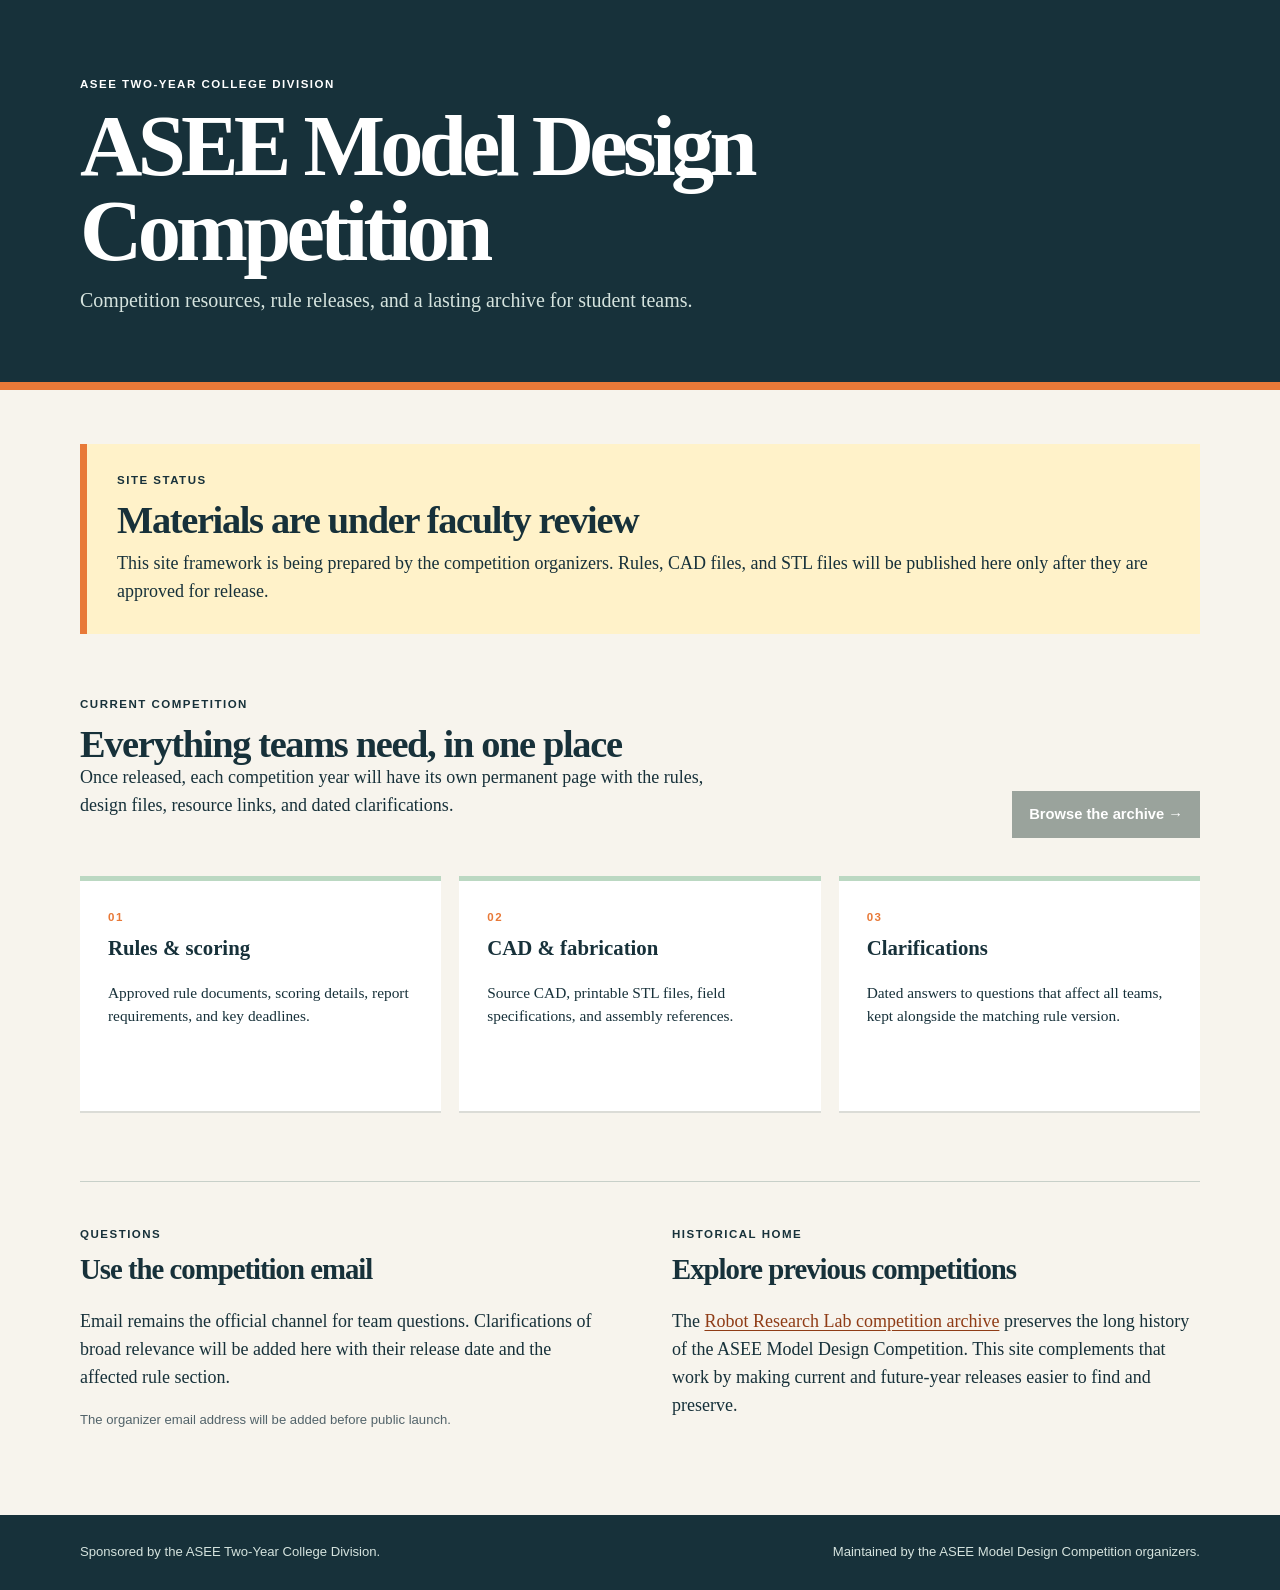
==== index.html @ 169e6aa1 "Initialize competition resource archive site" ====
<!doctype html>
<html lang="en">
  <head>
    <meta charset="utf-8">
    <meta name="viewport" content="width=device-width, initial-scale=1">
    <meta name="description" content="Resources and archive for the ASEE Model Design Competition.">
    <title>ASEE Model Design Competition | Resources</title>
    <link rel="stylesheet" href="assets/styles.css">
  </head>
  <body>
    <a class="skip-link" href="#main">Skip to content</a>
    <header class="site-header">
      <div class="shell">
        <p class="eyebrow">ASEE Two-Year College Division</p>
        <h1>ASEE Model Design Competition</h1>
        <p class="subtitle">Competition resources, rule releases, and a lasting archive for student teams.</p>
      </div>
    </header>

    <main id="main" class="shell">
      <section class="notice" aria-labelledby="review-status">
        <p class="eyebrow" id="review-status">Site status</p>
        <h2>Materials are under faculty review</h2>
        <p>This site framework is being prepared by the competition organizers. Rules, CAD files, and STL files will be published here only after they are approved for release.</p>
      </section>

      <section class="intro" aria-labelledby="resources-heading">
        <div>
          <p class="eyebrow">Current competition</p>
          <h2 id="resources-heading">Everything teams need, in one place</h2>
          <p>Once released, each competition year will have its own permanent page with the rules, design files, resource links, and dated clarifications.</p>
        </div>
        <a class="button muted" href="years/">Browse the archive <span aria-hidden="true">→</span></a>
      </section>

      <section class="cards" aria-label="Resource categories">
        <article>
          <p class="number">01</p>
          <h3>Rules &amp; scoring</h3>
          <p>Approved rule documents, scoring details, report requirements, and key deadlines.</p>
        </article>
        <article>
          <p class="number">02</p>
          <h3>CAD &amp; fabrication</h3>
          <p>Source CAD, printable STL files, field specifications, and assembly references.</p>
        </article>
        <article>
          <p class="number">03</p>
          <h3>Clarifications</h3>
          <p>Dated answers to questions that affect all teams, kept alongside the matching rule version.</p>
        </article>
      </section>

      <section class="two-column" aria-label="Competition information">
        <div>
          <p class="eyebrow">Questions</p>
          <h2>Use the competition email</h2>
          <p>Email remains the official channel for team questions. Clarifications of broad relevance will be added here with their release date and the affected rule section.</p>
          <p class="small">The organizer email address will be added before public launch.</p>
        </div>
        <div>
          <p class="eyebrow">Historical home</p>
          <h2>Explore previous competitions</h2>
          <p>The <a href="https://robotresearchlab.com/asee-model-design-competition/">Robot Research Lab competition archive</a> preserves the long history of the ASEE Model Design Competition. This site complements that work by making current and future-year releases easier to find and preserve.</p>
        </div>
      </section>
    </main>

    <footer>
      <div class="shell footer-content">
        <p>Sponsored by the ASEE Two-Year College Division.</p>
        <p>Maintained by the ASEE Model Design Competition organizers.</p>
      </div>
    </footer>
  </body>
</html>
---- assets/styles.css ----
:root { --ink:#17313a; --paper:#f7f4ed; --orange:#e87938; --mint:#bbd8c2; --line:#c8d0c9; }
* { box-sizing:border-box; }
html { scroll-behavior:smooth; }
body { margin:0; color:var(--ink); background:var(--paper); font-family:Georgia, "Times New Roman", serif; font-size:18px; line-height:1.55; }
.shell { width:min(1120px, calc(100% - 40px)); margin:auto; }
.skip-link { position:absolute; left:-999px; }
.skip-link:focus { left:1rem; top:1rem; z-index:2; padding:.5rem; background:white; }
.site-header { padding:76px 0 66px; color:white; background:var(--ink); border-bottom:8px solid var(--orange); }
h1,h2,h3,p { margin-top:0; }
h1 { max-width:760px; margin-bottom:12px; font-size:clamp(2.5rem, 7vw, 5.4rem); line-height:.98; letter-spacing:-.055em; }
h2 { font-size:clamp(1.6rem, 3vw, 2.6rem); line-height:1.05; letter-spacing:-.035em; }
h3 { font-size:1.3rem; line-height:1.1; }
.subtitle { max-width:700px; margin:0; font-size:1.25rem; color:#d5e3de; }
.eyebrow,.number { margin-bottom:10px; font-family:Arial,sans-serif; font-weight:bold; font-size:.72rem; letter-spacing:.13em; text-transform:uppercase; }
main { padding:54px 0 72px; }
.notice { margin-bottom:62px; padding:28px 30px; background:#fff2c9; border-left:7px solid var(--orange); }
.notice h2 { margin-bottom:10px; }
.notice p:last-child { margin-bottom:0; }
.intro { display:flex; align-items:end; justify-content:space-between; gap:32px; margin-bottom:38px; }
.intro h2 { margin-bottom:0; max-width:560px; }
.intro p:not(.eyebrow) { max-width:640px; }
.button { display:inline-block; padding:12px 17px; font-family:Arial,sans-serif; font-size:.92rem; font-weight:bold; text-decoration:none; white-space:nowrap; background:var(--orange); color:white; }
.button:hover,.button:focus { background:#bd5923; }
.button.muted { background:#9aa39c; pointer-events:none; cursor:default; }
.cards { display:grid; grid-template-columns:repeat(3, 1fr); gap:18px; margin-bottom:70px; }
.cards article { min-height:235px; padding:28px; background:white; border-top:5px solid var(--mint); box-shadow:0 2px 0 rgba(23,49,58,.12); }
.number { color:var(--orange); }
.cards p:last-child { margin-bottom:0; font-size:.96rem; }
.two-column { display:grid; grid-template-columns:1fr 1fr; gap:64px; padding-top:44px; border-top:1px solid var(--line); }
.two-column h2 { font-size:1.8rem; }
a { color:#8f3c16; text-decoration-thickness:1px; text-underline-offset:3px; }
.small { font-family:Arial,sans-serif; font-size:.82rem; color:#52636a; }
footer { padding:27px 0; color:#d5e3de; background:var(--ink); font-family:Arial,sans-serif; font-size:.82rem; }
.footer-content { display:flex; justify-content:space-between; gap:25px; }
.footer-content p { margin:0; }
@media (max-width:700px) { .site-header { padding:54px 0 45px; } .intro,.footer-content { display:block; } .intro .button { margin-top:12px; } .cards,.two-column { grid-template-columns:1fr; gap:18px; } .cards { margin-bottom:50px; } .two-column { gap:32px; } }
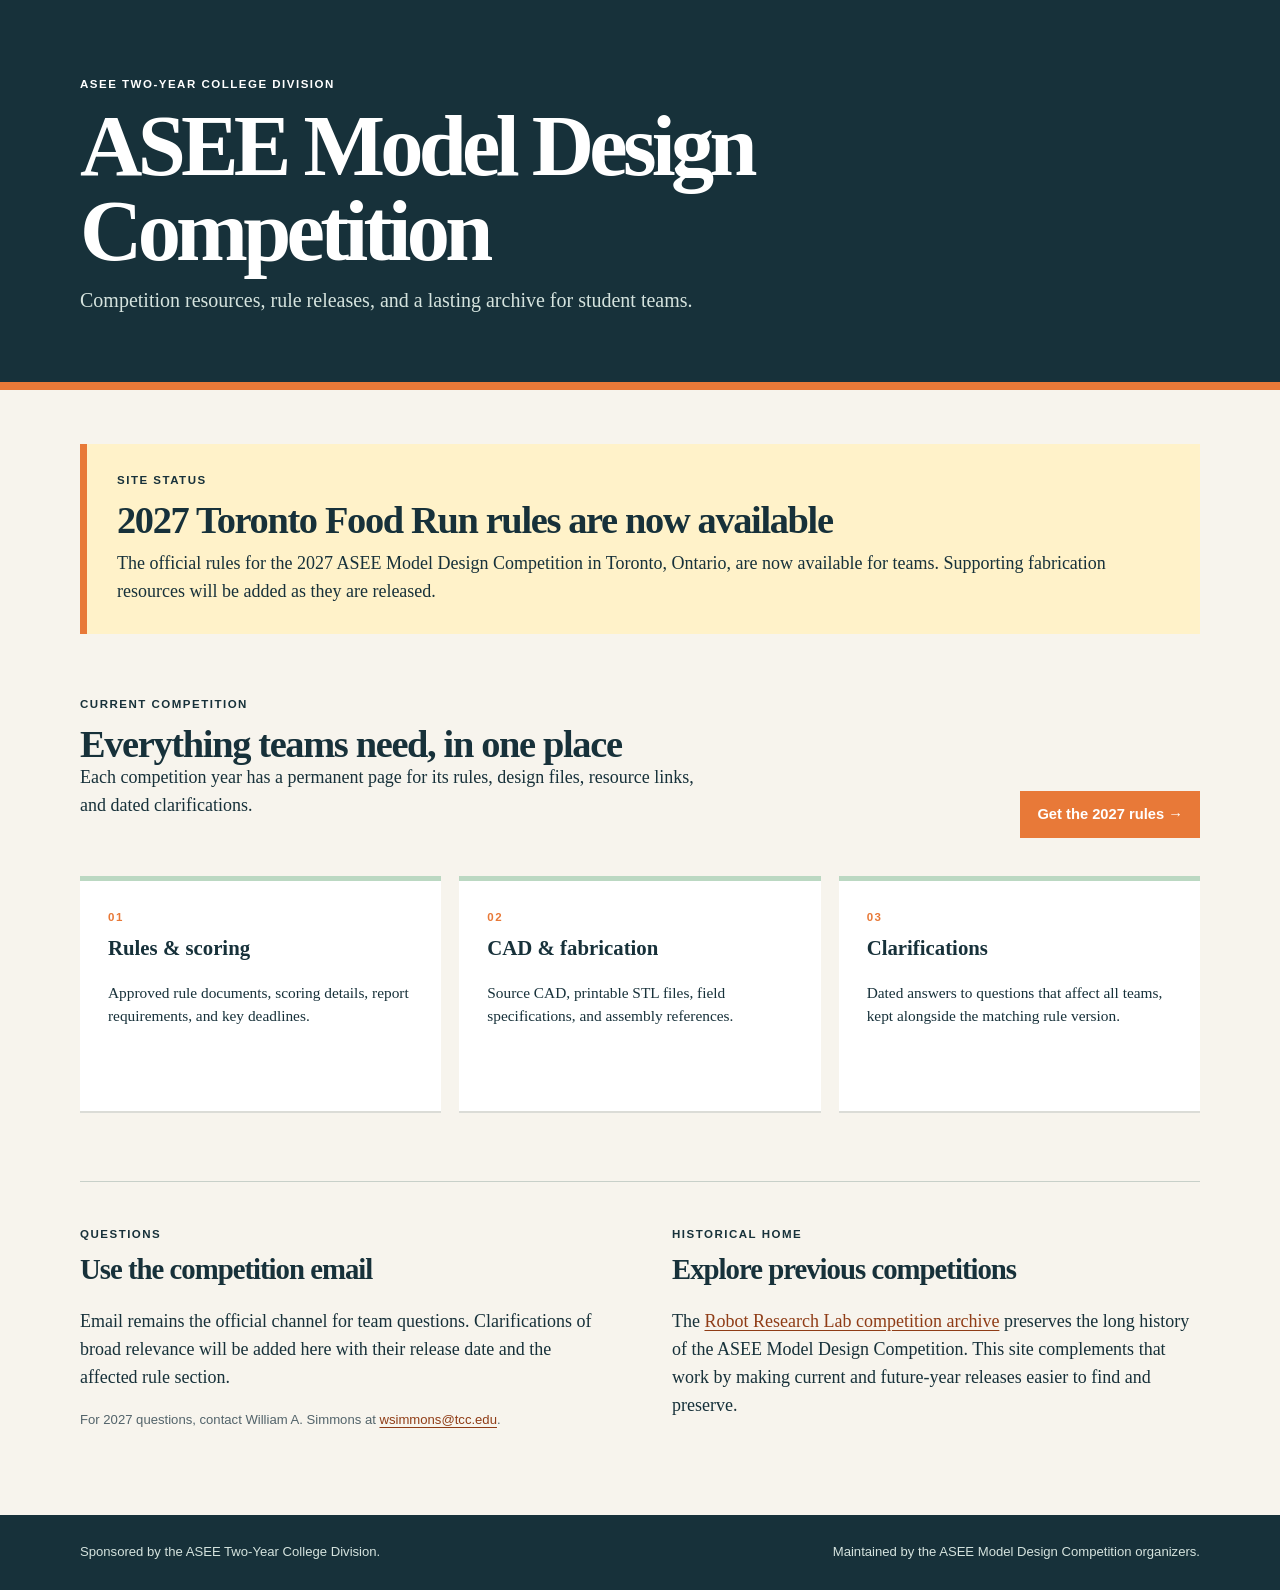
==== commit a0085d87: "Publish 2027 Toronto Food Run rules" ====
--- a/index.html
+++ b/index.html
@@ -18,19 +18,19 @@
     </header>
 
     <main id="main" class="shell">
-      <section class="notice" aria-labelledby="review-status">
-        <p class="eyebrow" id="review-status">Site status</p>
-        <h2>Materials are under faculty review</h2>
-        <p>This site framework is being prepared by the competition organizers. Rules, CAD files, and STL files will be published here only after they are approved for release.</p>
+      <section class="notice" aria-labelledby="release-status">
+        <p class="eyebrow" id="release-status">Site status</p>
+        <h2>2027 Toronto Food Run rules are now available</h2>
+        <p>The official rules for the 2027 ASEE Model Design Competition in Toronto, Ontario, are now available for teams. Supporting fabrication resources will be added as they are released.</p>
       </section>
 
       <section class="intro" aria-labelledby="resources-heading">
         <div>
           <p class="eyebrow">Current competition</p>
           <h2 id="resources-heading">Everything teams need, in one place</h2>
-          <p>Once released, each competition year will have its own permanent page with the rules, design files, resource links, and dated clarifications.</p>
+          <p>Each competition year has a permanent page for its rules, design files, resource links, and dated clarifications.</p>
         </div>
-        <a class="button muted" href="years/">Browse the archive <span aria-hidden="true">→</span></a>
+        <a class="button" href="years/2027/">Get the 2027 rules <span aria-hidden="true">→</span></a>
       </section>
 
       <section class="cards" aria-label="Resource categories">
@@ -56,7 +56,7 @@
           <p class="eyebrow">Questions</p>
           <h2>Use the competition email</h2>
           <p>Email remains the official channel for team questions. Clarifications of broad relevance will be added here with their release date and the affected rule section.</p>
-          <p class="small">The organizer email address will be added before public launch.</p>
+          <p class="small">For 2027 questions, contact William A. Simmons at <a href="mailto:wsimmons@tcc.edu">wsimmons@tcc.edu</a>.</p>
         </div>
         <div>
           <p class="eyebrow">Historical home</p>
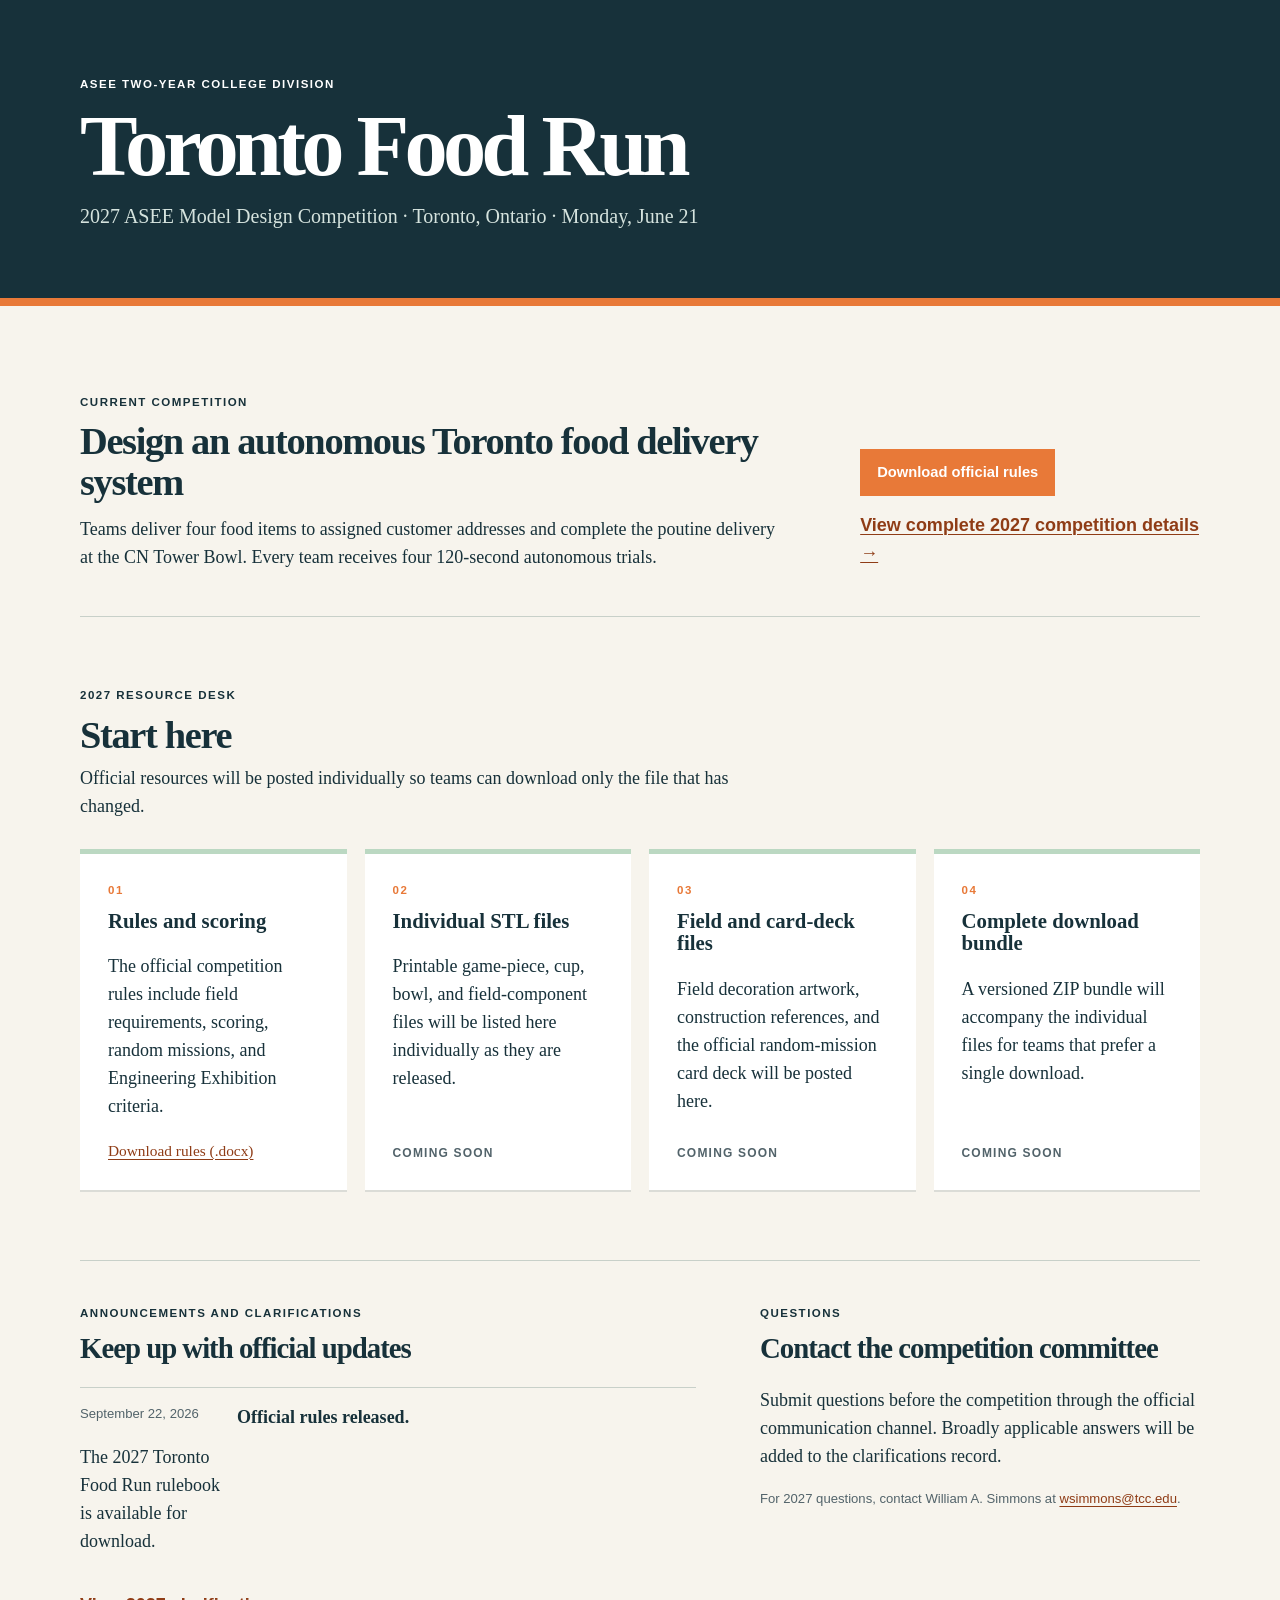
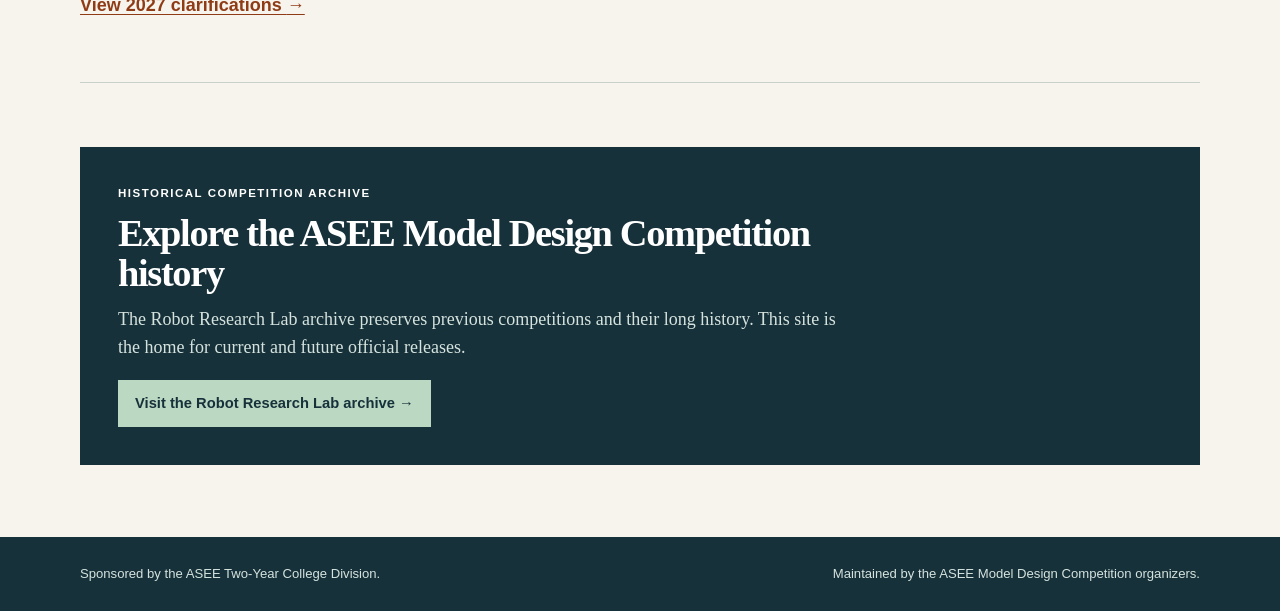
==== commit 18944134: "Redesign current competition landing page" ====
--- a/index.html
+++ b/index.html
@@ -3,8 +3,8 @@
   <head>
     <meta charset="utf-8">
     <meta name="viewport" content="width=device-width, initial-scale=1">
-    <meta name="description" content="Resources and archive for the ASEE Model Design Competition.">
-    <title>ASEE Model Design Competition | Resources</title>
+    <meta name="description" content="Official resources for the 2027 ASEE Model Design Competition Toronto Food Run.">
+    <title>2027 Toronto Food Run | ASEE Model Design Competition</title>
     <link rel="stylesheet" href="assets/styles.css">
   </head>
   <body>
@@ -12,57 +12,80 @@
     <header class="site-header">
       <div class="shell">
         <p class="eyebrow">ASEE Two-Year College Division</p>
-        <h1>ASEE Model Design Competition</h1>
-        <p class="subtitle">Competition resources, rule releases, and a lasting archive for student teams.</p>
+        <h1>Toronto Food Run</h1>
+        <p class="subtitle">2027 ASEE Model Design Competition · Toronto, Ontario · Monday, June 21</p>
       </div>
     </header>
 
     <main id="main" class="shell">
-      <section class="notice" aria-labelledby="release-status">
-        <p class="eyebrow" id="release-status">Site status</p>
-        <h2>2027 Toronto Food Run rules are now available</h2>
-        <p>The official rules for the 2027 ASEE Model Design Competition in Toronto, Ontario, are now available for teams. Supporting fabrication resources will be added as they are released.</p>
+      <section class="current-hero" aria-labelledby="current-heading">
+        <div>
+          <p class="eyebrow">Current competition</p>
+          <h2 id="current-heading">Design an autonomous Toronto food delivery system</h2>
+          <p>Teams deliver four food items to assigned customer addresses and complete the poutine delivery at the CN Tower Bowl. Every team receives four 120-second autonomous trials.</p>
+        </div>
+        <div class="hero-actions">
+          <a class="button" href="downloads/2027/2027-asee-toronto-food-run-rules.docx">Download official rules</a>
+          <a class="text-link" href="years/2027/">View complete 2027 competition details <span aria-hidden="true">→</span></a>
+        </div>
       </section>
 
-      <section class="intro" aria-labelledby="resources-heading">
-        <div>
-          <p class="eyebrow">Current competition</p>
-          <h2 id="resources-heading">Everything teams need, in one place</h2>
-          <p>Each competition year has a permanent page for its rules, design files, resource links, and dated clarifications.</p>
+      <section class="resource-desk" aria-labelledby="resources-heading">
+        <div class="section-heading">
+          <p class="eyebrow">2027 resource desk</p>
+          <h2 id="resources-heading">Start here</h2>
+          <p>Official resources will be posted individually so teams can download only the file that has changed.</p>
         </div>
-        <a class="button" href="years/2027/">Get the 2027 rules <span aria-hidden="true">→</span></a>
-      </section>
-
-      <section class="cards" aria-label="Resource categories">
+        <div class="resource-grid" aria-label="2027 competition resources">
         <article>
           <p class="number">01</p>
-          <h3>Rules &amp; scoring</h3>
-          <p>Approved rule documents, scoring details, report requirements, and key deadlines.</p>
+          <h3>Rules and scoring</h3>
+          <p>The official competition rules include field requirements, scoring, random missions, and Engineering Exhibition criteria.</p>
+          <p><a href="downloads/2027/2027-asee-toronto-food-run-rules.docx">Download rules (.docx)</a></p>
         </article>
         <article>
           <p class="number">02</p>
-          <h3>CAD &amp; fabrication</h3>
-          <p>Source CAD, printable STL files, field specifications, and assembly references.</p>
+          <h3>Individual STL files</h3>
+          <p>Printable game-piece, cup, bowl, and field-component files will be listed here individually as they are released.</p>
+          <p class="availability">Coming soon</p>
         </article>
         <article>
           <p class="number">03</p>
-          <h3>Clarifications</h3>
-          <p>Dated answers to questions that affect all teams, kept alongside the matching rule version.</p>
+          <h3>Field and card-deck files</h3>
+          <p>Field decoration artwork, construction references, and the official random-mission card deck will be posted here.</p>
+          <p class="availability">Coming soon</p>
         </article>
+        <article>
+          <p class="number">04</p>
+          <h3>Complete download bundle</h3>
+          <p>A versioned ZIP bundle will accompany the individual files for teams that prefer a single download.</p>
+          <p class="availability">Coming soon</p>
+        </article>
+        </div>
       </section>
 
-      <section class="two-column" aria-label="Competition information">
+      <section class="updates" aria-labelledby="updates-heading">
+        <div>
+          <p class="eyebrow">Announcements and clarifications</p>
+          <h2 id="updates-heading">Keep up with official updates</h2>
+          <ol class="update-list">
+            <li><time datetime="2026-09-22">September 22, 2026</time><strong>Official rules released.</strong> The 2027 Toronto Food Run rulebook is available for download.</li>
+          </ol>
+          <p><a class="text-link" href="clarifications/2027.html">View 2027 clarifications <span aria-hidden="true">→</span></a></p>
+        </div>
         <div>
           <p class="eyebrow">Questions</p>
-          <h2>Use the competition email</h2>
-          <p>Email remains the official channel for team questions. Clarifications of broad relevance will be added here with their release date and the affected rule section.</p>
+          <h2>Contact the competition committee</h2>
+          <p>Submit questions before the competition through the official communication channel. Broadly applicable answers will be added to the clarifications record.</p>
           <p class="small">For 2027 questions, contact William A. Simmons at <a href="mailto:wsimmons@tcc.edu">wsimmons@tcc.edu</a>.</p>
         </div>
-        <div>
-          <p class="eyebrow">Historical home</p>
-          <h2>Explore previous competitions</h2>
-          <p>The <a href="https://robotresearchlab.com/asee-model-design-competition/">Robot Research Lab competition archive</a> preserves the long history of the ASEE Model Design Competition. This site complements that work by making current and future-year releases easier to find and preserve.</p>
-        </div>
+      </section>
+
+      <section class="archive-panel" aria-labelledby="archive-heading">
+        <p class="eyebrow">Historical competition archive</p>
+        <h2 id="archive-heading">Explore the ASEE Model Design Competition history</h2>
+        <p>The Robot Research Lab archive preserves previous competitions and their long history. This site is the home for current and future official releases.</p>
+        <a class="button secondary-button" href="https://robotresearchlab.com/asee-model-design-competition/">Visit the Robot Research Lab archive <span aria-hidden="true">→</span></a>
       </section>
     </main>
 
--- a/assets/styles.css
+++ b/assets/styles.css
@@ -13,24 +13,37 @@
 .subtitle { max-width:700px; margin:0; font-size:1.25rem; color:#d5e3de; }
 .eyebrow,.number { margin-bottom:10px; font-family:Arial,sans-serif; font-weight:bold; font-size:.72rem; letter-spacing:.13em; text-transform:uppercase; }
 main { padding:54px 0 72px; }
-.notice { margin-bottom:62px; padding:28px 30px; background:#fff2c9; border-left:7px solid var(--orange); }
-.notice h2 { margin-bottom:10px; }
-.notice p:last-child { margin-bottom:0; }
-.intro { display:flex; align-items:end; justify-content:space-between; gap:32px; margin-bottom:38px; }
-.intro h2 { margin-bottom:0; max-width:560px; }
-.intro p:not(.eyebrow) { max-width:640px; }
+.current-hero { display:grid; grid-template-columns:minmax(0,1.5fr) minmax(230px,.7fr); gap:52px; align-items:end; margin-bottom:70px; padding:34px 0 44px; border-bottom:1px solid var(--line); }
+.current-hero h2 { max-width:680px; margin-bottom:14px; }
+.current-hero p:not(.eyebrow) { max-width:700px; margin-bottom:0; }
+.hero-actions { display:flex; flex-direction:column; align-items:flex-start; gap:16px; padding-bottom:4px; }
 .button { display:inline-block; padding:12px 17px; font-family:Arial,sans-serif; font-size:.92rem; font-weight:bold; text-decoration:none; white-space:nowrap; background:var(--orange); color:white; }
 .button:hover,.button:focus { background:#bd5923; }
-.button.muted { background:#9aa39c; pointer-events:none; cursor:default; }
-.cards { display:grid; grid-template-columns:repeat(3, 1fr); gap:18px; margin-bottom:70px; }
-.cards article { min-height:235px; padding:28px; background:white; border-top:5px solid var(--mint); box-shadow:0 2px 0 rgba(23,49,58,.12); }
+.text-link { font-family:Arial,sans-serif; font-weight:bold; }
+.resource-desk { margin-bottom:70px; }
+.section-heading { max-width:670px; margin-bottom:28px; }
+.section-heading h2 { margin-bottom:10px; }
+.section-heading p:last-child { margin-bottom:0; }
+.resource-grid { display:grid; grid-template-columns:repeat(4, 1fr); gap:18px; }
+.resource-grid article { min-height:270px; display:flex; flex-direction:column; padding:28px; background:white; border-top:5px solid var(--mint); box-shadow:0 2px 0 rgba(23,49,58,.12); }
 .number { color:var(--orange); }
-.cards p:last-child { margin-bottom:0; font-size:.96rem; }
-.two-column { display:grid; grid-template-columns:1fr 1fr; gap:64px; padding-top:44px; border-top:1px solid var(--line); }
-.two-column h2 { font-size:1.8rem; }
+.resource-grid p:last-child { margin-bottom:0; font-size:.96rem; }
+.availability { margin-top:auto; font-family:Arial,sans-serif; font-size:.75rem !important; font-weight:bold; letter-spacing:.1em; text-transform:uppercase; color:#52636a; }
+.updates { display:grid; grid-template-columns:1.4fr 1fr; gap:64px; margin-bottom:64px; padding:44px 0; border-top:1px solid var(--line); border-bottom:1px solid var(--line); }
+.updates h2 { font-size:1.8rem; }
+.update-list { margin:0 0 20px; padding:0; list-style:none; }
+.update-list li { display:grid; grid-template-columns:145px 1fr; gap:12px; padding:16px 0; border-top:1px solid var(--line); }
+.update-list time { font-family:Arial,sans-serif; font-size:.82rem; color:#52636a; }
+.update-list strong { display:block; }
+.archive-panel { padding:38px; background:var(--ink); color:white; }
+.archive-panel h2 { max-width:720px; margin-bottom:13px; }
+.archive-panel p:not(.eyebrow) { max-width:740px; color:#d5e3de; }
+.secondary-button { background:var(--mint); color:var(--ink); }
+.secondary-button:hover,.secondary-button:focus { background:#d5e3de; }
 a { color:#8f3c16; text-decoration-thickness:1px; text-underline-offset:3px; }
 .small { font-family:Arial,sans-serif; font-size:.82rem; color:#52636a; }
 footer { padding:27px 0; color:#d5e3de; background:var(--ink); font-family:Arial,sans-serif; font-size:.82rem; }
 .footer-content { display:flex; justify-content:space-between; gap:25px; }
 .footer-content p { margin:0; }
-@media (max-width:700px) { .site-header { padding:54px 0 45px; } .intro,.footer-content { display:block; } .intro .button { margin-top:12px; } .cards,.two-column { grid-template-columns:1fr; gap:18px; } .cards { margin-bottom:50px; } .two-column { gap:32px; } }
+@media (max-width:850px) { .resource-grid { grid-template-columns:repeat(2, 1fr); } }
+@media (max-width:700px) { .site-header { padding:54px 0 45px; } .current-hero,.updates,.footer-content { display:block; } .hero-actions { margin-top:26px; } .resource-grid { grid-template-columns:1fr; } .updates { padding:36px 0; } .updates > div + div { margin-top:38px; } .update-list li { grid-template-columns:1fr; gap:3px; } .archive-panel { padding:28px; } }
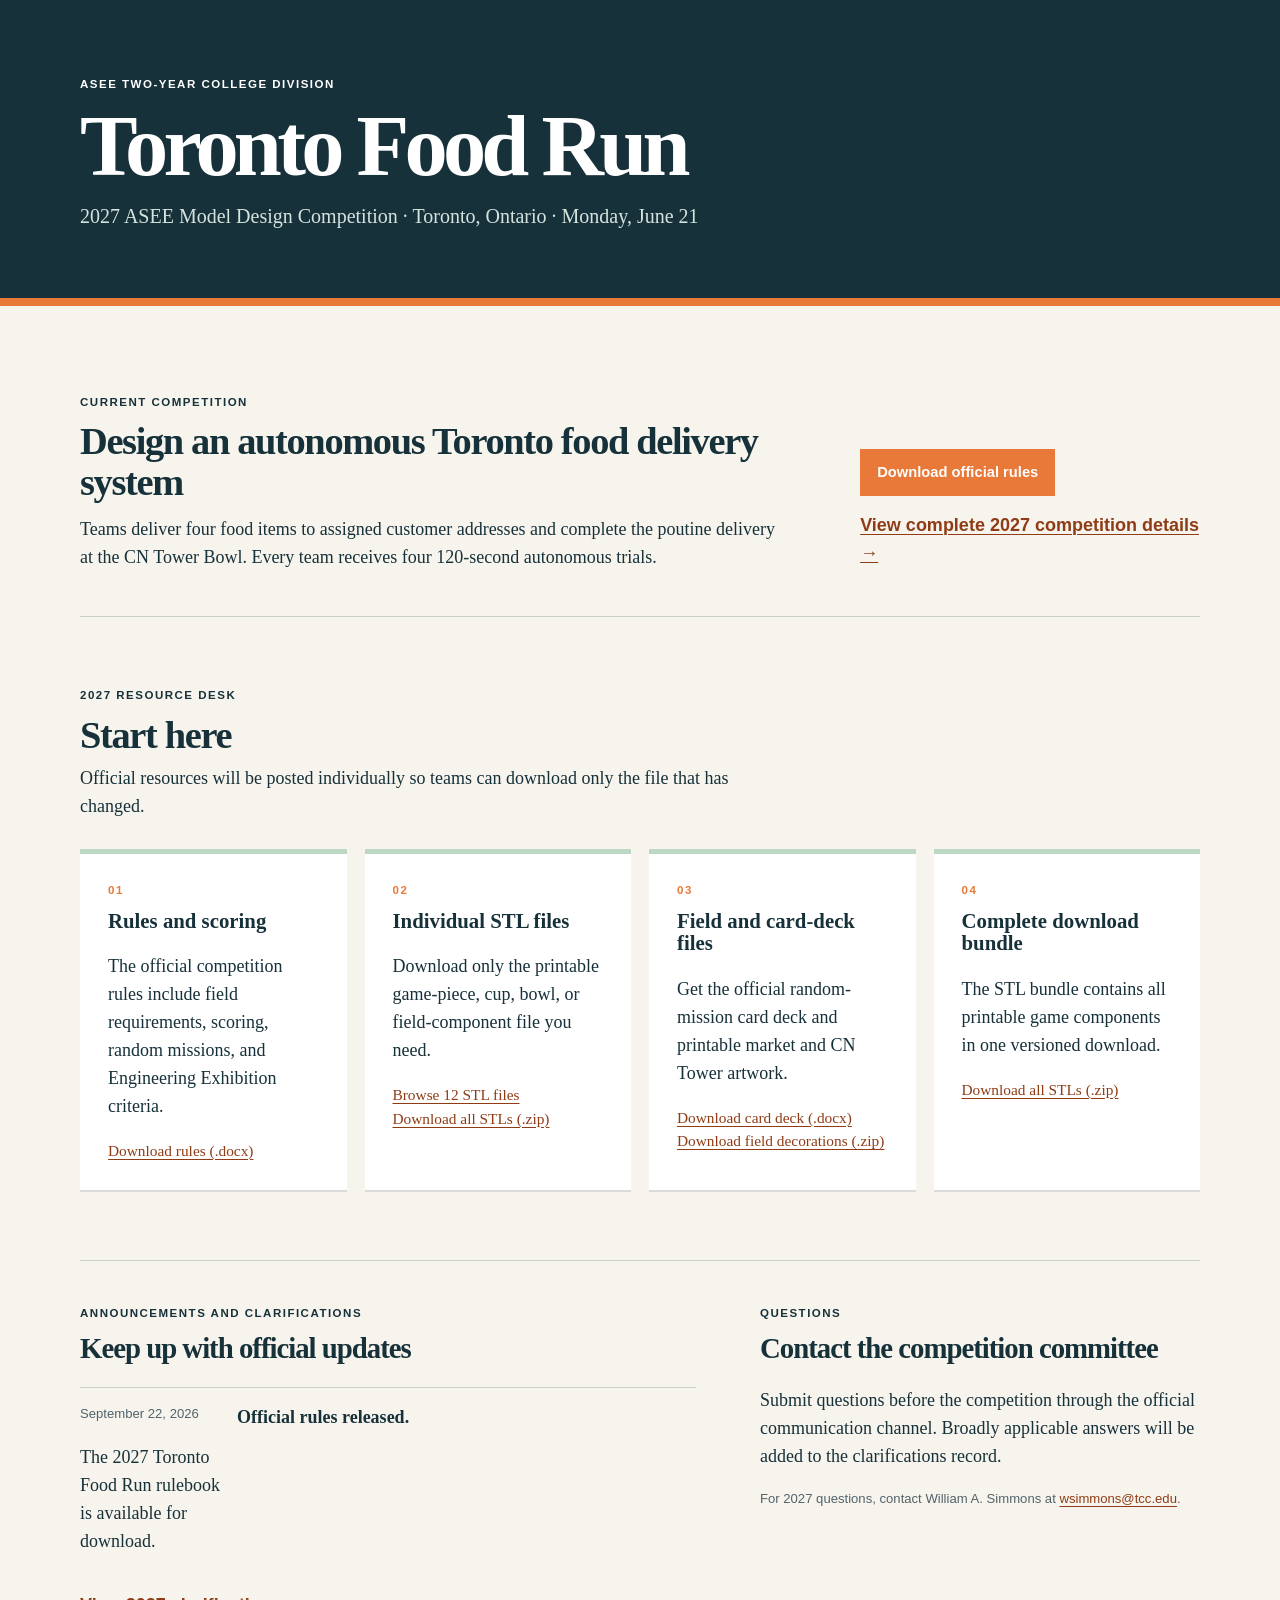
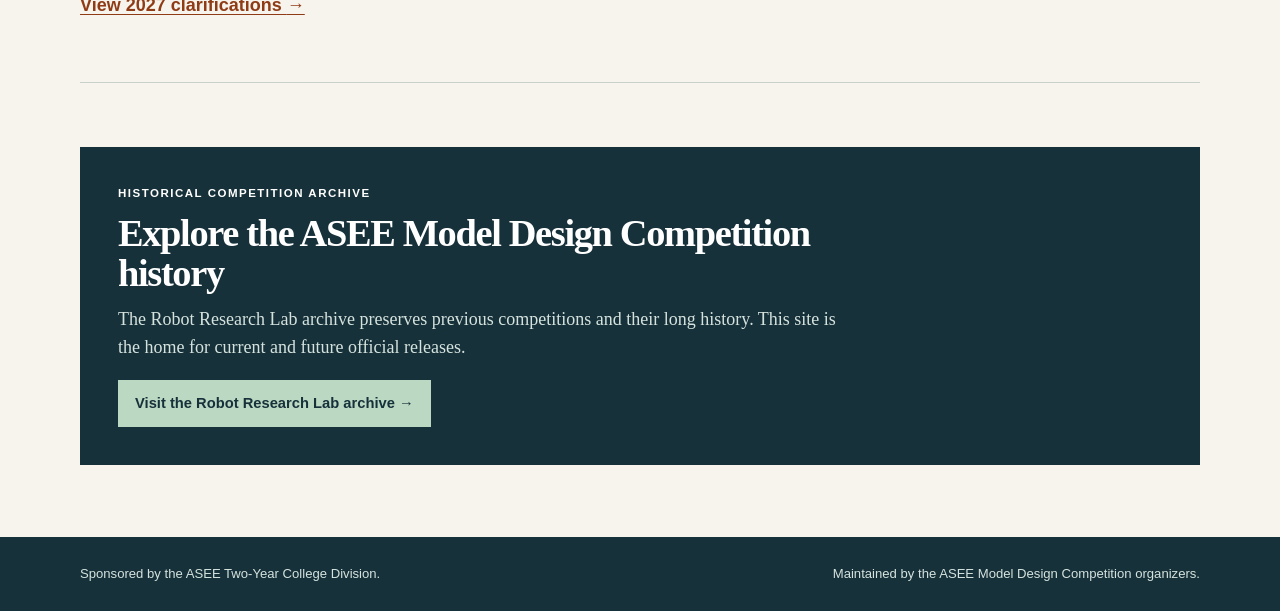
==== commit 11257c2c: "Publish 2027 fabrication and card deck resources" ====
--- a/index.html
+++ b/index.html
@@ -46,20 +46,20 @@
         <article>
           <p class="number">02</p>
           <h3>Individual STL files</h3>
-          <p>Printable game-piece, cup, bowl, and field-component files will be listed here individually as they are released.</p>
-          <p class="availability">Coming soon</p>
+          <p>Download only the printable game-piece, cup, bowl, or field-component file you need.</p>
+          <p><a href="years/2027/#stl-files">Browse 12 STL files</a><br><a href="downloads/2027/2027-asee-toronto-food-run-stls.zip">Download all STLs (.zip)</a></p>
         </article>
         <article>
           <p class="number">03</p>
           <h3>Field and card-deck files</h3>
-          <p>Field decoration artwork, construction references, and the official random-mission card deck will be posted here.</p>
-          <p class="availability">Coming soon</p>
+          <p>Get the official random-mission card deck and printable market and CN Tower artwork.</p>
+          <p><a href="downloads/2027/2027-asee-toronto-food-run-card-deck.docx">Download card deck (.docx)</a><br><a href="downloads/2027/2027-asee-toronto-food-run-field-decorations.zip">Download field decorations (.zip)</a></p>
         </article>
         <article>
           <p class="number">04</p>
           <h3>Complete download bundle</h3>
-          <p>A versioned ZIP bundle will accompany the individual files for teams that prefer a single download.</p>
-          <p class="availability">Coming soon</p>
+          <p>The STL bundle contains all printable game components in one versioned download.</p>
+          <p><a href="downloads/2027/2027-asee-toronto-food-run-stls.zip">Download all STLs (.zip)</a></p>
         </article>
         </div>
       </section>
--- a/assets/styles.css
+++ b/assets/styles.css
@@ -26,6 +26,8 @@
 .section-heading p:last-child { margin-bottom:0; }
 .resource-grid { display:grid; grid-template-columns:repeat(4, 1fr); gap:18px; }
 .resource-grid article { min-height:270px; display:flex; flex-direction:column; padding:28px; background:white; border-top:5px solid var(--mint); box-shadow:0 2px 0 rgba(23,49,58,.12); }
+.file-list { display:grid; grid-template-columns:repeat(3, 1fr); gap:10px 22px; margin:0; padding:0; list-style:none; }
+.file-list li { padding:11px 0; border-top:1px solid var(--line); font-family:Arial,sans-serif; font-size:.9rem; }
 .number { color:var(--orange); }
 .resource-grid p:last-child { margin-bottom:0; font-size:.96rem; }
 .availability { margin-top:auto; font-family:Arial,sans-serif; font-size:.75rem !important; font-weight:bold; letter-spacing:.1em; text-transform:uppercase; color:#52636a; }
@@ -45,5 +47,5 @@
 footer { padding:27px 0; color:#d5e3de; background:var(--ink); font-family:Arial,sans-serif; font-size:.82rem; }
 .footer-content { display:flex; justify-content:space-between; gap:25px; }
 .footer-content p { margin:0; }
-@media (max-width:850px) { .resource-grid { grid-template-columns:repeat(2, 1fr); } }
-@media (max-width:700px) { .site-header { padding:54px 0 45px; } .current-hero,.updates,.footer-content { display:block; } .hero-actions { margin-top:26px; } .resource-grid { grid-template-columns:1fr; } .updates { padding:36px 0; } .updates > div + div { margin-top:38px; } .update-list li { grid-template-columns:1fr; gap:3px; } .archive-panel { padding:28px; } }
+@media (max-width:850px) { .resource-grid { grid-template-columns:repeat(2, 1fr); } .file-list { grid-template-columns:repeat(2, 1fr); } }
+@media (max-width:700px) { .site-header { padding:54px 0 45px; } .current-hero,.updates,.footer-content { display:block; } .hero-actions { margin-top:26px; } .resource-grid,.file-list { grid-template-columns:1fr; } .updates { padding:36px 0; } .updates > div + div { margin-top:38px; } .update-list li { grid-template-columns:1fr; gap:3px; } .archive-panel { padding:28px; } }
